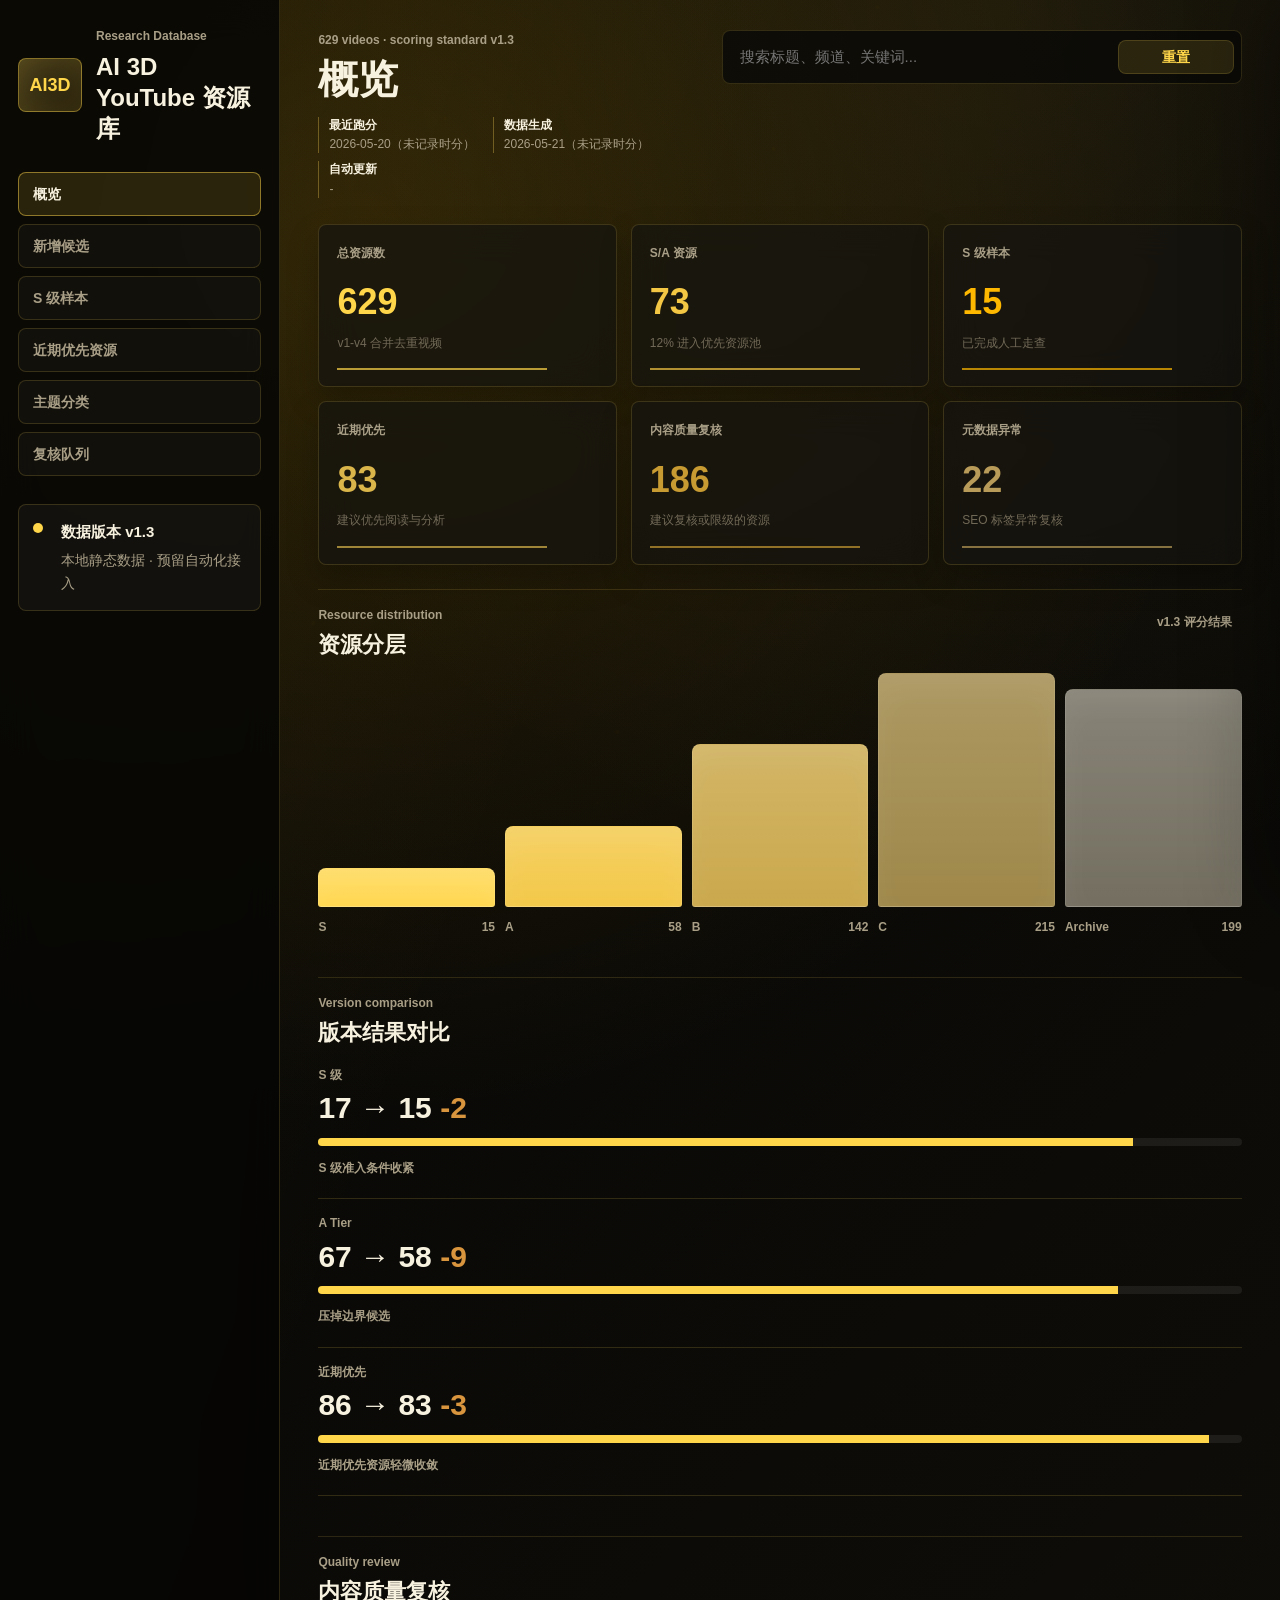
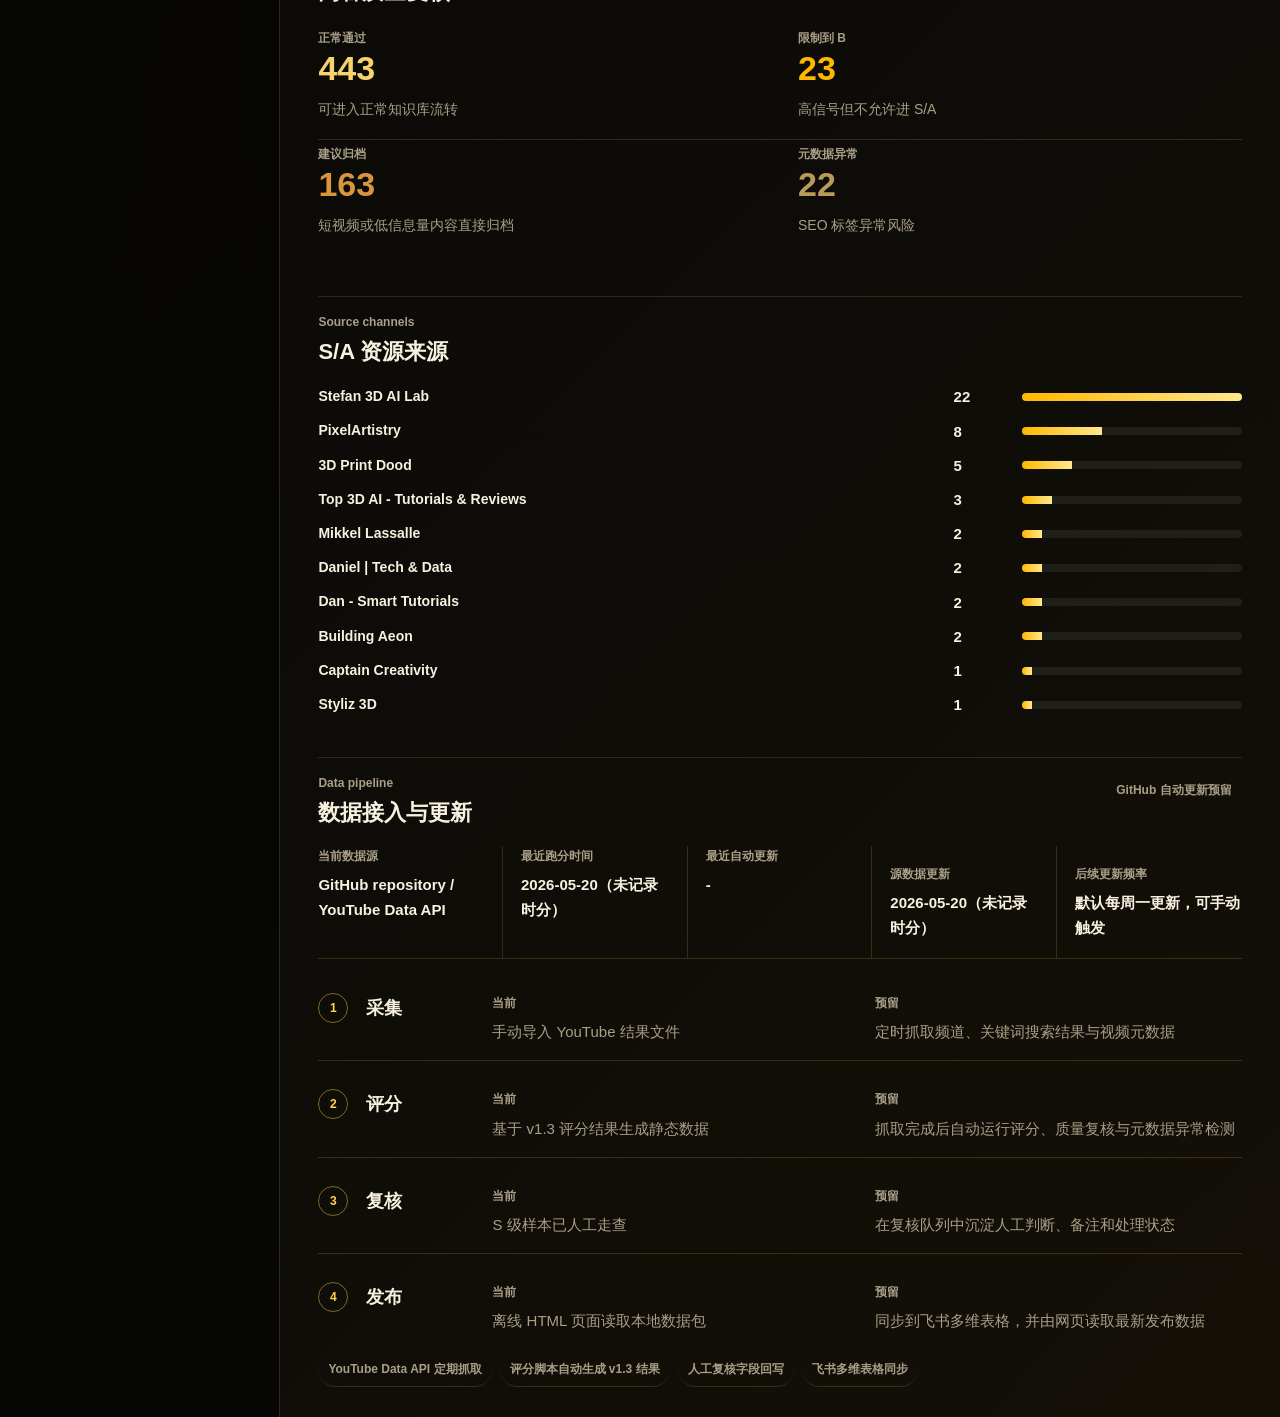
==== docs/index.html @ 5fc19d0b "Add files via upload" ====
<!doctype html>
<html lang="zh-CN">
  <head>
    <meta charset="UTF-8" />
    <meta name="viewport" content="width=device-width, initial-scale=1.0" />
    <meta name="robots" content="noindex, nofollow" />
    <title>AI 3D YouTube Research Database</title>
    <link rel="stylesheet" href="./assets/styles.css" />
  </head>
  <body>
    <canvas id="signalCanvas" aria-hidden="true"></canvas>

    <div class="shell">
      <aside class="sidebar">
        <div class="brand">
          <div class="brand-mark">AI3D</div>
          <div>
            <p class="eyebrow">Research Database</p>
            <h1>AI 3D YouTube 资源库</h1>
          </div>
        </div>

        <nav class="nav" aria-label="Dashboard sections">
          <button class="nav-item active" data-view="overview">概览</button>
          <button class="nav-item" data-view="new">新增候选</button>
          <button class="nav-item" data-view="tier-s">S 级样本</button>
          <button class="nav-item" data-view="current">近期优先资源</button>
          <button class="nav-item" data-view="map">主题分类</button>
          <button class="nav-item" data-view="review">复核队列</button>
        </nav>

        <div class="signal-panel">
          <span class="pulse"></span>
          <div>
            <strong>数据版本 v1.3</strong>
            <p>本地静态数据 · 预留自动化接入</p>
          </div>
        </div>
      </aside>

      <main class="main">
        <header class="topbar">
          <div>
            <p class="eyebrow" id="datasetMeta">Loading dataset</p>
            <h2 id="viewTitle">概览</h2>
            <div class="run-meta" id="runMeta" aria-label="数据更新时间"></div>
          </div>
          <div class="search-wrap">
            <input id="searchInput" type="search" placeholder="搜索标题、频道、关键词..." />
            <button id="resetFilters" title="重置筛选">重置</button>
          </div>
        </header>

        <section class="view active" id="overview">
          <div class="kpi-grid" id="kpiGrid"></div>

          <div class="dashboard-grid">
            <article class="panel panel-wide">
              <div class="panel-head">
                <div>
                  <p class="eyebrow">Resource distribution</p>
                  <h3>资源分层</h3>
                </div>
                <span class="chip">v1.3 评分结果</span>
              </div>
              <div class="tier-stage" id="tierStage"></div>
            </article>

            <article class="panel">
              <div class="panel-head">
                <div>
                  <p class="eyebrow">Version comparison</p>
                  <h3>版本结果对比</h3>
                </div>
              </div>
              <div class="delta-stack" id="deltaStack"></div>
            </article>

            <article class="panel">
              <div class="panel-head">
                <div>
                  <p class="eyebrow">Quality review</p>
                  <h3>内容质量复核</h3>
                </div>
              </div>
              <div class="risk-grid" id="riskGrid"></div>
            </article>

            <article class="panel panel-wide">
              <div class="panel-head">
                <div>
                  <p class="eyebrow">Source channels</p>
                  <h3>S/A 资源来源</h3>
                </div>
              </div>
              <div class="channel-board" id="channelBoard"></div>
            </article>

            <article class="panel panel-wide">
              <div class="panel-head">
                <div>
                  <p class="eyebrow">Data pipeline</p>
                  <h3>数据接入与更新</h3>
                </div>
                <span class="chip" id="pipelineMode">Static</span>
              </div>
              <div class="pipeline-board" id="pipelineBoard"></div>
            </article>

            <article class="panel search-results-panel" id="overviewSearchPanel">
              <div class="panel-head">
                <div>
                  <p class="eyebrow">Search results</p>
                  <h3>检索结果</h3>
                </div>
                <span class="chip" id="overviewSearchCount">0</span>
              </div>
              <div class="card-grid compact-grid" id="overviewSearchGrid"></div>
            </article>
          </div>
        </section>

        <section class="view" id="tier-s">
          <div class="section-intro">
            <div>
              <p class="eyebrow">Validated S-tier samples</p>
              <h3>S 级人工走查样本</h3>
            </div>
            <div class="filter-row" id="sFilters"></div>
          </div>
          <div class="card-grid spotlight-grid" id="sGrid"></div>
        </section>

        <section class="view" id="new">
          <div class="section-intro">
            <div>
              <p class="eyebrow">New candidates</p>
              <h3>自动更新新增候选</h3>
            </div>
            <div class="filter-row" id="newFilters"></div>
          </div>
          <div class="review-matrix" id="newMatrix"></div>
          <div class="card-grid compact-grid" id="newGrid"></div>
        </section>

        <section class="view" id="current">
          <div class="section-intro">
            <div>
              <p class="eyebrow">Priority resources</p>
              <h3>近期优先资源</h3>
            </div>
            <div class="filter-row" id="currentFilters"></div>
          </div>
          <div class="radar-layout">
            <div class="intel-lanes" id="intelLanes"></div>
            <div class="card-grid compact-grid" id="currentGrid"></div>
          </div>
        </section>

        <section class="view" id="map">
          <div class="section-intro">
            <div>
              <p class="eyebrow">Topic taxonomy</p>
              <h3>主题分类</h3>
            </div>
            <span class="chip">点击分类筛选视频</span>
          </div>
          <div class="map-layout">
            <div class="knowledge-map" id="knowledgeMap"></div>
            <div class="card-grid compact-grid" id="mapGrid"></div>
          </div>
        </section>

        <section class="view" id="review">
          <div class="section-intro">
            <div>
              <p class="eyebrow">Review queue</p>
              <h3>内容质量与元数据复核</h3>
            </div>
            <div class="filter-row" id="reviewFilters"></div>
          </div>
          <div class="review-matrix" id="reviewMatrix"></div>
          <div class="card-grid compact-grid" id="reviewGrid"></div>
        </section>
      </main>
    </div>

    <aside class="drawer" id="detailDrawer" aria-hidden="true">
      <button class="drawer-close" id="drawerClose" title="关闭">×</button>
      <div id="drawerContent"></div>
    </aside>

    <script src="./data/dashboard-data.js"></script>
    <script src="./data/automation-config.js"></script>
    <script src="./assets/app.js"></script>
  </body>
</html>
---- docs/assets/styles.css ----
:root {
  color-scheme: dark;
  --bg: #080807;
  --bg-2: #11100d;
  --panel: rgba(21, 20, 16, 0.88);
  --panel-solid: #17150f;
  --line: rgba(255, 214, 91, 0.16);
  --line-strong: rgba(255, 214, 91, 0.32);
  --text: #f7f1df;
  --muted: #a99f87;
  --dim: #726a58;
  --cyan: #ffd64a;
  --amber: #ffb800;
  --red: #d9953d;
  --green: #f6d36b;
  --steel: #c9b27a;
  --violet: #b89b58;
  --shadow: 0 18px 42px rgba(0, 0, 0, 0.34);
  --radius: 8px;
  --font: -apple-system, BlinkMacSystemFont, "SF Pro Display", "SF Pro Text", "PingFang SC", "Hiragino Sans GB", "Helvetica Neue", Arial, sans-serif;
  --type-display: 40px;
  --type-h1: 24px;
  --type-h2: 22px;
  --type-h3: 18px;
  --type-body: 15px;
  --type-body-sm: 14px;
  --type-caption: 12px;
  --type-label: 12px;
  --type-button: 14px;
  --leading-tight: 1.16;
  --leading-heading: 1.28;
  --leading-body: 1.68;
  --leading-caption: 1.45;
}


* {
  box-sizing: border-box;
}

html,
body {
  min-height: 100%;
}

body {
  margin: 0;
  overflow-x: hidden;
  background:
    radial-gradient(circle at 28% 8%, rgba(255, 184, 0, 0.14), transparent 30%),
    radial-gradient(circle at 78% 0%, rgba(255, 214, 74, 0.08), transparent 28%),
    linear-gradient(110deg, rgba(255, 214, 74, 0.055), transparent 34%),
    linear-gradient(135deg, #050504 0%, #0c0b08 52%, #141008 100%);
  color: var(--text);
  font-family: var(--font);
  font-size: var(--type-body);
  line-height: var(--leading-body);
  text-align: left;
  -moz-osx-font-smoothing: grayscale;
  -webkit-font-smoothing: antialiased;
  text-rendering: optimizeLegibility;
}


button,
input {
  font: inherit;
}

button {
  color: inherit;
  line-height: var(--leading-tight);
}

#signalCanvas {
  inset: 0;
  opacity: 0.1;
  pointer-events: none;
  position: fixed;
  z-index: 0;
}

.shell {
  display: grid;
  grid-template-columns: 280px minmax(0, 1fr);
  min-height: 100vh;
  position: relative;
  z-index: 1;
}

.sidebar {
  align-content: start;
  backdrop-filter: blur(18px);
  background: rgba(5, 5, 4, 0.82);
  border-right: 1px solid var(--line);
  display: grid;
  gap: 28px;
  min-height: 100vh;
  padding: 26px 18px;
  position: sticky;
  top: 0;
}

.brand {
  align-items: center;
  display: grid;
  gap: 14px;
  grid-template-columns: 64px 1fr;
}

.brand-mark {
  align-items: center;
  background:
    linear-gradient(135deg, rgba(255, 214, 74, 0.22), rgba(255, 184, 0, 0.08)),
    #11100b;
  border: 1px solid rgba(255, 214, 74, 0.42);
  border-radius: var(--radius);
  box-shadow: inset 0 0 28px rgba(255, 214, 74, 0.11);
  color: var(--cyan);
  display: grid;
  font-size: var(--type-h3);
  font-weight: 850;
  height: 54px;
  justify-content: center;
  letter-spacing: 0;
}

.eyebrow {
  color: var(--muted);
  font-size: var(--type-caption);
  font-weight: 760;
  letter-spacing: 0;
  margin: 0 0 6px;
  text-transform: none;
}

h1,
h2,
h3,
p {
  margin-top: 0;
}

h1 {
  font-size: var(--type-h1);
  font-weight: 780;
  line-height: var(--leading-heading);
  margin-bottom: 0;
}

h2 {
  font-size: var(--type-display);
  font-weight: 820;
  line-height: var(--leading-tight);
  margin: 0;
}

h3 {
  font-size: var(--type-h2);
  font-weight: 760;
  line-height: var(--leading-heading);
  margin-bottom: 0;
}

.nav {
  display: grid;
  gap: 8px;
}

.nav-item,
.search-wrap button,
.pill,
.drawer-close {
  border: 1px solid var(--line);
  border-radius: var(--radius);
  cursor: pointer;
}

.nav-item {
  background: rgba(255, 255, 255, 0.03);
  color: var(--muted);
  font-size: var(--type-button);
  font-weight: 720;
  min-height: 44px;
  padding: 0 14px;
  text-align: left;
  transition: 160ms ease;
}

.nav-item:hover,
.nav-item.active {
  background: rgba(255, 214, 74, 0.13);
  border-color: rgba(255, 214, 74, 0.48);
  color: var(--text);
}

.signal-panel {
  align-items: start;
  background: rgba(255, 255, 255, 0.04);
  border: 1px solid var(--line);
  border-radius: var(--radius);
  display: grid;
  gap: 12px;
  grid-template-columns: 16px 1fr;
  margin-top: auto;
  padding: 14px;
}

.signal-panel p {
  color: var(--muted);
  font-size: var(--type-body-sm);
  line-height: var(--leading-body);
  margin: 4px 0 0;
}

.pulse {
  background: var(--cyan);
  border-radius: 50%;
  height: 10px;
  margin-top: 4px;
  width: 10px;
}

.main {
  min-width: 0;
  padding: 30px clamp(28px, 3vw, 52px);
}

.topbar {
  align-items: flex-start;
  display: grid;
  gap: 24px;
  grid-template-columns: minmax(0, 1fr) minmax(340px, 520px);
  margin-bottom: 26px;
  position: relative;
  z-index: 2;
}

.search-wrap {
  align-items: center;
  background: rgba(8, 8, 7, 0.78);
  border: 1px solid var(--line);
  border-radius: var(--radius);
  display: grid;
  gap: 8px;
  grid-template-columns: minmax(240px, 380px) auto;
  padding: 7px;
  position: relative;
  z-index: 3;
}

.run-meta {
  display: flex;
  flex-wrap: wrap;
  gap: 8px 18px;
  margin-top: 14px;
  max-width: 780px;
}

.run-meta span {
  border-left: 1px solid var(--line-strong);
  color: var(--muted);
  font-size: var(--type-caption);
  line-height: var(--leading-caption);
  padding-left: 10px;
}

.run-meta b {
  color: var(--text);
  display: block;
  font-size: var(--type-label);
  font-weight: 760;
  margin-bottom: 2px;
}

.search-wrap input {
  background: transparent;
  border: 0;
  color: var(--text);
  font-size: var(--type-body);
  line-height: var(--leading-body);
  min-height: 38px;
  outline: 0;
  padding: 0 10px;
}

.search-wrap button {
  background: rgba(255, 214, 74, 0.13);
  color: var(--cyan);
  font-size: var(--type-button);
  font-weight: 760;
  height: 34px;
  padding: 0 13px;
}

.view {
  display: none;
}

.view.active {
  display: block;
}

.kpi-grid {
  display: grid;
  gap: 14px;
  grid-template-columns: repeat(3, minmax(0, 1fr));
  margin-bottom: 40px;
}

.video-card,
.map-node,
.lane {
  backdrop-filter: blur(18px);
  background: var(--panel);
  border: 1px solid var(--line);
  border-radius: var(--radius);
  box-shadow: var(--shadow);
}

.kpi {
  backdrop-filter: blur(18px);
  background: rgba(21, 20, 16, 0.72);
  border: 1px solid var(--line);
  border-radius: var(--radius);
  box-shadow: 0 14px 32px rgba(0, 0, 0, 0.22);
  min-height: 142px;
  overflow: hidden;
  padding: 18px;
  position: relative;
}

.kpi:last-child {
  border-right: 1px solid var(--line);
}

.kpi::after {
  background: currentColor;
  bottom: 16px;
  content: "";
  height: 2px;
  left: 18px;
  opacity: 0.7;
  position: absolute;
  width: min(210px, calc(100% - 36px));
}

.kpi small {
  color: var(--muted);
  display: block;
  font-size: var(--type-label);
  font-weight: 720;
  margin-bottom: 18px;
}

.kpi strong {
  display: block;
  font-size: 36px;
  line-height: var(--leading-tight);
}

.kpi span {
  color: var(--dim);
  display: block;
  font-size: var(--type-caption);
  line-height: var(--leading-caption);
  margin-top: 12px;
  padding-bottom: 16px;
}

.dashboard-grid {
  display: grid;
  column-gap: 56px;
  row-gap: 56px;
  grid-template-columns: minmax(620px, 1.28fr) minmax(360px, 0.72fr);
}

.panel {
  min-height: 0;
  padding: 0;
  position: relative;
}

.panel::before {
  background: var(--line);
  content: "";
  height: 1px;
  left: 0;
  opacity: 0.85;
  position: absolute;
  right: 0;
  top: -16px;
}

.panel-wide {
  grid-column: span 1;
}

.panel-head,
.section-intro {
  align-items: start;
  display: flex;
  gap: 16px;
  justify-content: space-between;
  margin-bottom: 18px;
}

.panel-head > div,
.section-intro > div,
.topbar > div:first-child {
  max-width: 720px;
}

.chip {
  background: transparent;
  border: 0;
  border-radius: 999px;
  color: var(--muted);
  flex: none;
  font-size: var(--type-label);
  font-weight: 720;
  padding: 7px 10px;
}

.tier-stage {
  align-items: end;
  display: grid;
  gap: 10px;
  grid-template-columns: repeat(5, 1fr);
  min-height: 260px;
}

.tier-bar {
  align-content: end;
  display: grid;
  gap: 10px;
  height: 238px;
}

.tier-column {
  background:
    linear-gradient(180deg, rgba(255, 255, 255, 0.17), rgba(255, 255, 255, 0.03)),
    var(--tone);
  border: 1px solid rgba(255, 255, 255, 0.12);
  border-radius: var(--radius) var(--radius) 3px 3px;
  box-shadow: inset 0 16px 30px rgba(255, 255, 255, 0.06);
  min-height: 12px;
  transition: 180ms ease;
}

.tier-bar:hover .tier-column {
  filter: brightness(1.18);
  transform: translateY(-4px);
}

.tier-label {
  color: var(--muted);
  display: flex;
  font-size: var(--type-label);
  font-weight: 720;
  justify-content: space-between;
}

.delta-stack {
  display: grid;
  gap: 0;
}

.delta-row {
  border-bottom: 1px solid var(--line);
  padding: 14px 0;
}

.delta-row:first-child {
  padding-top: 0;
}

.delta-row strong {
  display: block;
  font-size: 30px;
  line-height: var(--leading-tight);
}

.delta-track {
  background: rgba(255, 255, 255, 0.07);
  border-radius: 999px;
  height: 8px;
  margin-top: 12px;
  overflow: hidden;
}

.delta-fill {
  background: var(--cyan);
  height: 100%;
}

.risk-grid {
  display: grid;
  gap: 0;
  grid-template-columns: 1fr 1fr;
}

.risk-card {
  border-bottom: 1px solid var(--line);
  min-height: 116px;
  padding: 0 18px 18px 0;
}

.risk-card:nth-child(2n) {
  padding-left: 18px;
  padding-right: 0;
}

.risk-card:nth-child(-n + 2) {
  padding-top: 0;
}

.risk-card:nth-last-child(-n + 2) {
  border-bottom: 0;
  padding-bottom: 0;
}

.risk-card strong {
  display: block;
  font-size: 34px;
  line-height: var(--leading-tight);
}

.risk-card span {
  color: var(--muted);
  display: block;
  font-size: var(--type-body-sm);
  line-height: var(--leading-body);
  margin-top: 9px;
}

.pipeline-board {
  display: grid;
  gap: 18px;
}

.pipeline-summary {
  display: grid;
  border-bottom: 1px solid var(--line);
  gap: 0;
  grid-template-columns: repeat(auto-fit, minmax(180px, 1fr));
}

.pipeline-summary div,
.pipeline-step {
  background: transparent;
  border: 0;
  border-radius: 0;
  padding: 0;
}

.pipeline-summary div {
  border-right: 1px solid var(--line);
  padding: 0 18px 18px 0;
}

.pipeline-summary div + div {
  padding-left: 18px;
}

.pipeline-summary div:last-child {
  border-right: 0;
  padding-right: 0;
}

.pipeline-summary div:nth-child(n + 4) {
  padding-top: 18px;
}

.pipeline-summary span,
.pipeline-step span {
  color: var(--muted);
  display: block;
  font-size: var(--type-label);
  font-weight: 720;
  margin-bottom: 6px;
}

.pipeline-summary strong {
  display: block;
  font-size: var(--type-body);
  line-height: var(--leading-body);
  overflow-wrap: anywhere;
}

.pipeline-steps {
  display: grid;
  gap: 12px;
  grid-template-columns: 1fr;
}

.pipeline-step {
  align-items: start;
  display: grid;
  border-bottom: 1px solid var(--line);
  gap: 16px;
  grid-template-columns: 32px 110px minmax(0, 1fr) minmax(0, 1fr);
  padding: 16px 0;
}

.pipeline-step:last-child {
  border-bottom: 0;
  padding-bottom: 0;
}

.step-index {
  align-items: center;
  background: transparent;
  border: 1px solid rgba(255, 214, 74, 0.46);
  border-radius: 50%;
  color: var(--cyan);
  display: grid;
  font-size: var(--type-label);
  font-weight: 820;
  height: 30px;
  justify-content: center;
  width: 30px;
}

.pipeline-step strong {
  display: block;
  font-size: var(--type-h3);
  line-height: var(--leading-heading);
  margin-top: 4px;
}

.pipeline-step p {
  color: var(--muted);
  font-size: var(--type-body);
  line-height: var(--leading-body);
  margin-bottom: 0;
}

.pipeline-step p:last-child {
  margin-bottom: 0;
}

.search-results-panel {
  display: none;
  grid-column: 1 / -1;
}

.search-results-panel.visible {
  display: block;
}

.integration-list {
  display: flex;
  flex-wrap: wrap;
  gap: 8px;
}

.integration-list span {
  background: transparent;
  border: 0;
  border-bottom: 1px solid var(--line);
  border-radius: 999px;
  color: var(--muted);
  font-size: var(--type-label);
  font-weight: 720;
  padding: 7px 10px;
}

.channel-board {
  display: grid;
  gap: 9px;
}

.channel-row {
  align-items: center;
  display: grid;
  gap: 10px;
  grid-template-columns: minmax(120px, 1fr) 58px minmax(100px, 220px);
}

.channel-name {
  color: var(--text);
  font-size: var(--type-body-sm);
  font-weight: 680;
  overflow: hidden;
  text-overflow: ellipsis;
  white-space: nowrap;
}

.channel-bar {
  background: rgba(255, 255, 255, 0.07);
  border-radius: 999px;
  height: 8px;
  overflow: hidden;
}

.channel-bar span {
  background: linear-gradient(90deg, var(--amber), #ffe88c);
  display: block;
  height: 100%;
}

.section-intro {
  align-items: flex-start;
  margin-bottom: 18px;
}

.filter-row {
  display: flex;
  flex-wrap: wrap;
  gap: 8px;
  justify-content: flex-start;
  max-width: 520px;
}

.pill {
  background: rgba(255, 255, 255, 0.035);
  border-color: rgba(255, 214, 91, 0.2);
  color: var(--muted);
  font-size: var(--type-button);
  font-weight: 720;
  min-height: 34px;
  padding: 0 12px;
}

.pill.active {
  background: rgba(255, 214, 74, 0.13);
  border-color: rgba(255, 214, 74, 0.45);
  color: var(--text);
}

.card-grid {
  display: grid;
  gap: 24px;
}

.spotlight-grid {
  grid-template-columns: repeat(auto-fit, minmax(340px, 1fr));
}

.compact-grid {
  grid-template-columns: repeat(auto-fit, minmax(320px, 1fr));
}

.video-card {
  cursor: pointer;
  display: grid;
  grid-template-rows: auto 1fr;
  min-height: 380px;
  overflow: hidden;
  transition: 170ms ease;
}

.video-card:hover {
  border-color: rgba(255, 214, 74, 0.48);
  transform: translateY(-3px);
}

.thumb {
  aspect-ratio: 16 / 9;
  background:
    linear-gradient(135deg, rgba(255, 214, 74, 0.16), rgba(255, 184, 0, 0.11)),
    #14120c;
  overflow: hidden;
  position: relative;
}

.thumb img {
  display: block;
  height: 100%;
  object-fit: cover;
  opacity: 0.84;
  width: 100%;
}

.thumb::after {
  background: linear-gradient(180deg, transparent 46%, rgba(8, 14, 16, 0.9));
  content: "";
  inset: 0;
  position: absolute;
}

.score-badge {
  background: rgba(4, 9, 10, 0.8);
  border: 1px solid rgba(255, 255, 255, 0.18);
  border-radius: var(--radius);
  color: var(--cyan);
  font-size: var(--type-h2);
  font-weight: 850;
  left: 12px;
  padding: 7px 9px;
  position: absolute;
  top: 12px;
  z-index: 2;
}

.tier-badge {
  background: var(--tier);
  border-radius: var(--radius);
  color: #081012;
  font-size: var(--type-label);
  font-weight: 820;
  padding: 6px 8px;
  position: absolute;
  right: 12px;
  top: 12px;
  z-index: 2;
}

.card-body {
  display: grid;
  gap: 12px;
  justify-items: start;
  padding: 15px;
}

.video-title {
  font-size: var(--type-h3);
  font-weight: 740;
  line-height: var(--leading-heading);
  margin: 0;
}

.meta-line {
  color: var(--muted);
  display: flex;
  flex-wrap: wrap;
  font-size: var(--type-caption);
  line-height: var(--leading-caption);
  gap: 7px;
}

.tag-line {
  display: flex;
  flex-wrap: wrap;
  gap: 7px;
}

.mini-tag {
  background: rgba(255, 255, 255, 0.055);
  border: 1px solid var(--line);
  border-radius: 999px;
  color: var(--muted);
  font-size: var(--type-label);
  font-weight: 720;
  padding: 5px 7px;
}

.new-candidate-tag {
  background: rgba(255, 214, 74, 0.16);
  border-color: rgba(255, 214, 74, 0.4);
  color: var(--text);
}

.score-bars {
  display: grid;
  gap: 7px;
}

.score-bar {
  display: grid;
  gap: 7px;
  grid-template-columns: 86px 1fr 34px;
  align-items: center;
}

.score-bar span {
  color: var(--muted);
  font-size: var(--type-label);
  font-weight: 720;
}

.bar-shell {
  background: rgba(255, 255, 255, 0.075);
  border-radius: 999px;
  height: 6px;
  overflow: hidden;
}

.bar-fill {
  background: var(--fill);
  height: 100%;
}

.radar-layout,
.map-layout {
  display: grid;
  gap: 14px;
  grid-template-columns: 340px minmax(0, 1fr);
}

.intel-lanes {
  display: grid;
  gap: 12px;
  align-content: start;
}

.lane {
  cursor: pointer;
  min-height: 116px;
  padding: 16px;
}

.lane.active {
  border-color: rgba(255, 214, 74, 0.5);
  box-shadow: 0 0 0 1px rgba(255, 214, 74, 0.28), var(--shadow);
}

.lane strong {
  display: block;
  font-size: 30px;
  line-height: var(--leading-tight);
}

.lane p {
  color: var(--muted);
  font-size: var(--type-body-sm);
  line-height: var(--leading-body);
  margin-bottom: 0;
}

.knowledge-map {
  align-content: start;
  display: grid;
  gap: 12px;
}

.map-node {
  cursor: pointer;
  padding: 16px;
  position: relative;
  overflow: hidden;
}

.map-node.active {
  border-color: rgba(255, 214, 74, 0.5);
}

.map-node::before {
  background: var(--node);
  content: "";
  inset: 0 auto 0 0;
  opacity: 0.88;
  position: absolute;
  width: 5px;
}

.map-node strong {
  display: block;
  font-size: 26px;
  line-height: var(--leading-tight);
}

.map-node p {
  color: var(--muted);
  font-size: var(--type-body-sm);
  line-height: var(--leading-body);
  margin: 7px 0 0;
}

.review-matrix {
  display: grid;
  gap: 14px;
  grid-template-columns: repeat(auto-fit, minmax(240px, 1fr));
  margin-bottom: 24px;
}

.review-tile {
  background: rgba(21, 20, 16, 0.62);
  border: 1px solid rgba(255, 214, 91, 0.14);
  border-radius: var(--radius);
  box-shadow: 0 12px 28px rgba(0, 0, 0, 0.18);
  min-height: 136px;
  padding: 18px;
}

.review-tile strong {
  display: block;
  font-size: 34px;
  line-height: var(--leading-tight);
}

.review-tile p {
  color: var(--muted);
  font-size: var(--type-body-sm);
  line-height: var(--leading-body);
  margin-bottom: 0;
}

.drawer {
  background: rgba(8, 15, 17, 0.94);
  border-left: 1px solid var(--line-strong);
  box-shadow: -34px 0 80px rgba(0, 0, 0, 0.45);
  height: 100vh;
  max-width: min(560px, 94vw);
  overflow-y: auto;
  padding: 22px;
  position: fixed;
  right: 0;
  top: 0;
  transform: translateX(105%);
  transition: 220ms ease;
  width: 560px;
  z-index: 4;
}

.drawer.open {
  transform: translateX(0);
}

.drawer-close {
  background: rgba(255, 255, 255, 0.06);
  color: var(--text);
  font-size: 30px;
  line-height: var(--leading-tight);
  height: 42px;
  line-height: 1;
  position: sticky;
  top: 0;
  width: 42px;
  z-index: 5;
}

.drawer-hero {
  border-radius: var(--radius);
  margin: 12px 0 18px;
  overflow: hidden;
}

.drawer-hero img {
  display: block;
  width: 100%;
}

.drawer h3 {
  font-size: 28px;
  line-height: var(--leading-heading);
  margin-bottom: 12px;
}

.drawer-section {
  border-top: 1px solid var(--line);
  padding: 16px 0;
}

.drawer-section p {
  color: var(--muted);
  font-size: var(--type-body);
  line-height: var(--leading-body);
  margin-bottom: 0;
}

.metric-pair {
  display: grid;
  gap: 8px;
  grid-template-columns: repeat(3, 1fr);
}

.metric-pair div {
  background: rgba(255, 255, 255, 0.045);
  border: 1px solid var(--line);
  border-radius: var(--radius);
  padding: 12px;
}

.metric-pair strong {
  display: block;
  font-size: 26px;
  line-height: var(--leading-tight);
}

.metric-pair span {
  color: var(--muted);
  font-size: var(--type-label);
  font-weight: 720;
}

.open-link {
  background: var(--cyan);
  border-radius: var(--radius);
  color: #090806;
  display: inline-block;
  font-size: var(--type-button);
  font-weight: 780;
  margin-top: 14px;
  padding: 11px 13px;
  text-decoration: none;
}

@media (max-width: 1420px) {
  .dashboard-grid,
  .radar-layout,
  .map-layout {
    grid-template-columns: 1fr;
  }
}

@media (max-width: 1180px) {
  .shell {
    grid-template-columns: 1fr;
  }

  .sidebar {
    min-height: auto;
    position: relative;
  }

  .nav {
    grid-template-columns: repeat(5, minmax(120px, 1fr));
    overflow-x: auto;
  }

  .signal-panel {
    margin-top: 0;
  }

  .topbar {
    grid-template-columns: 1fr;
  }

  .kpi-grid,
  .spotlight-grid,
  .compact-grid {
    grid-template-columns: repeat(2, minmax(0, 1fr));
  }

  .pipeline-summary {
    grid-template-columns: 1fr;
  }

  .pipeline-summary div,
  .pipeline-summary div + div {
    border-right: 0;
    padding-left: 0;
    padding-top: 14px;
  }
}

@media (max-width: 720px) {
  .main,
  .sidebar {
    padding: 18px;
  }

  .topbar,
  .section-intro,
  .panel-head {
    align-items: stretch;
    flex-direction: column;
  }

  .search-wrap {
    grid-template-columns: 1fr auto;
  }

  .kpi-grid,
  .spotlight-grid,
  .compact-grid,
  .review-matrix,
  .pipeline-steps {
    grid-template-columns: 1fr;
  }

  .pipeline-step {
    grid-template-columns: 32px 1fr;
  }

  .pipeline-step > div:not(.step-index),
  .pipeline-step > strong {
    grid-column: 2;
  }

  .tier-stage {
    grid-template-columns: 1fr;
  }

  .tier-bar {
    height: auto;
    grid-template-columns: 72px 1fr;
    align-items: center;
  }

  .tier-column {
    height: 18px !important;
  }
}
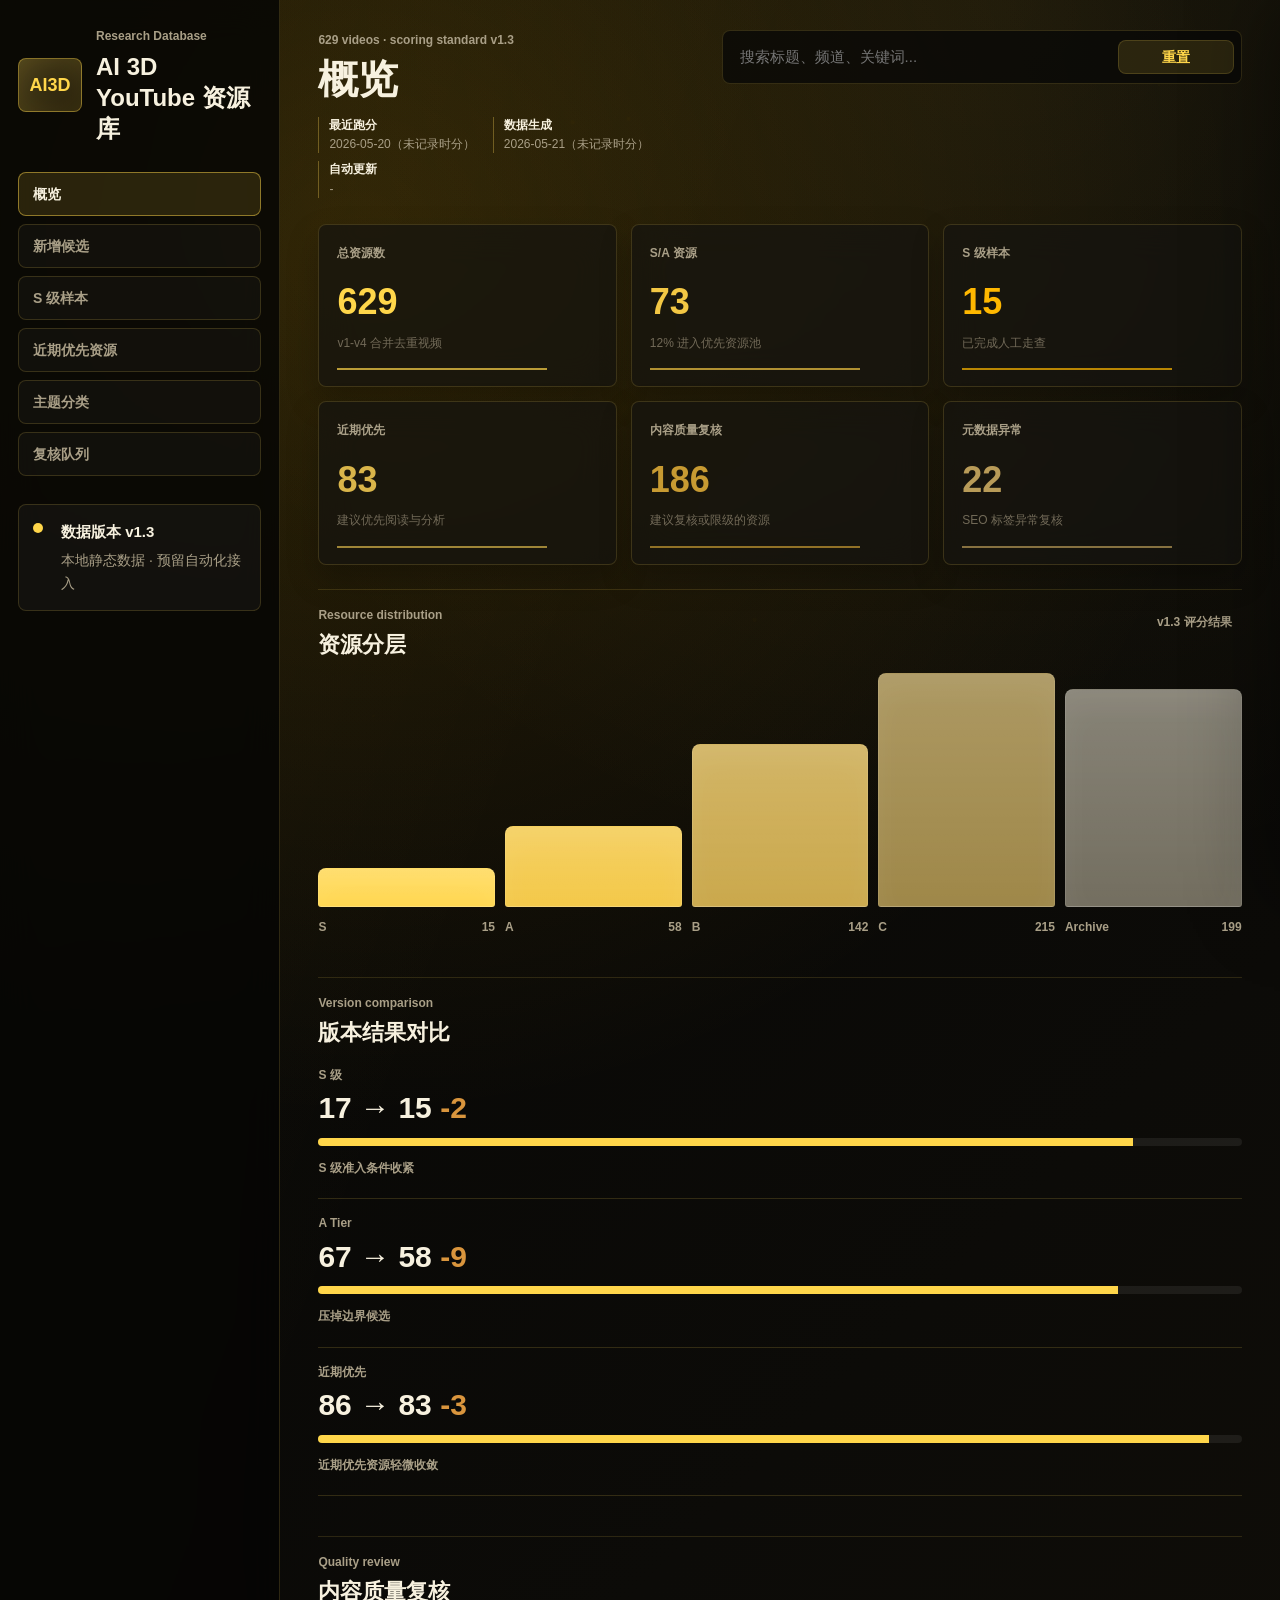
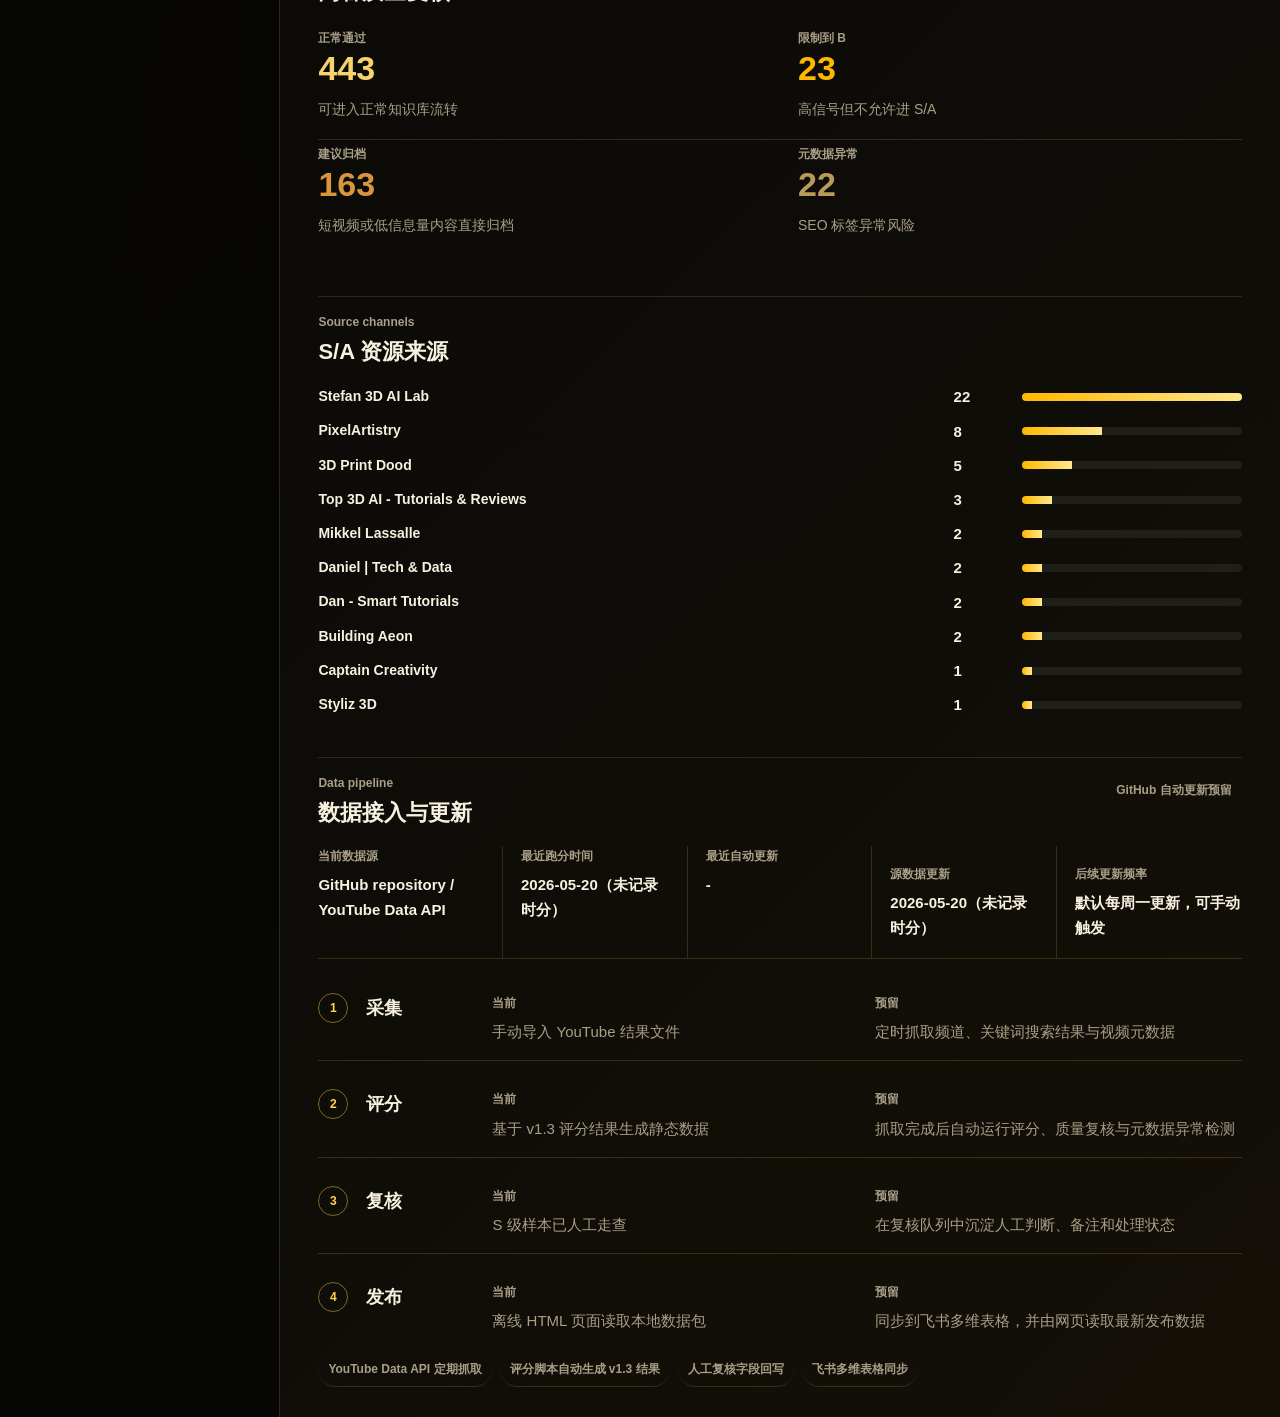
==== commit 63fdf918: "Add files via upload" ====
--- a/docs/index.html
+++ b/docs/index.html
@@ -140,6 +140,21 @@
             <div class="filter-row" id="newFilters"></div>
           </div>
           <div class="review-matrix" id="newMatrix"></div>
+          <div class="workload-strip" id="newWorkload"></div>
+          <div class="review-export">
+            <div>
+              <p class="eyebrow">Manual review draft</p>
+              <h3>本轮人工标记</h3>
+              <p>点击候选卡片上的按钮后，这里会生成待复核清单和可合并到 manual-review.json 的记录。</p>
+            </div>
+            <div class="review-export-actions">
+              <span id="reviewDraftCount">0 条</span>
+              <button id="exportReviewDecisions" type="button">导出 JSON</button>
+              <button id="clearReviewDecisions" type="button">清空本轮</button>
+            </div>
+          </div>
+          <div class="review-focus-list" id="reviewFocusList"></div>
+          <pre class="review-draft" id="reviewDraft">尚未标记候选。</pre>
           <div class="card-grid compact-grid" id="newGrid"></div>
         </section>
 
--- a/docs/assets/styles.css
+++ b/docs/assets/styles.css
@@ -852,6 +852,67 @@
   color: var(--text);
 }
 
+.decision-tag {
+  background: rgba(246, 211, 107, 0.18);
+  border-color: rgba(246, 211, 107, 0.44);
+  color: var(--text);
+}
+
+.suggestion-line {
+  border-left: 2px solid rgba(255, 214, 74, 0.48);
+  display: grid;
+  gap: 3px;
+  padding-left: 10px;
+}
+
+.suggestion-line b {
+  color: var(--text);
+  font-size: var(--type-body-sm);
+  line-height: var(--leading-caption);
+}
+
+.suggestion-line span {
+  color: var(--muted);
+  display: block;
+  font-size: var(--type-body-sm);
+  line-height: var(--leading-caption);
+}
+
+.quick-actions,
+.drawer-actions,
+.review-export-actions {
+  display: flex;
+  flex-wrap: wrap;
+  gap: 8px;
+}
+
+.quick-actions button,
+.drawer-actions button,
+.review-export-actions button {
+  background: rgba(255, 255, 255, 0.035);
+  border: 1px solid rgba(255, 214, 91, 0.22);
+  border-radius: var(--radius);
+  color: var(--muted);
+  cursor: pointer;
+  font-size: var(--type-label);
+  font-weight: 760;
+  min-height: 30px;
+  padding: 0 10px;
+  transition: 150ms ease;
+}
+
+.quick-actions button:hover,
+.drawer-actions button:hover,
+.review-export-actions button:hover {
+  background: rgba(255, 214, 74, 0.12);
+  border-color: rgba(255, 214, 74, 0.48);
+  color: var(--text);
+}
+
+.drawer-actions {
+  margin-top: 14px;
+}
+
 .score-bars {
   display: grid;
   gap: 7px;
@@ -970,8 +1031,22 @@
   border: 1px solid rgba(255, 214, 91, 0.14);
   border-radius: var(--radius);
   box-shadow: 0 12px 28px rgba(0, 0, 0, 0.18);
+  color: inherit;
   min-height: 136px;
   padding: 18px;
+  text-align: left;
+  width: 100%;
+}
+
+.review-lane-tile {
+  cursor: pointer;
+  transition: 160ms ease;
+}
+
+.review-lane-tile:hover,
+.review-lane-tile.active {
+  background: rgba(255, 214, 74, 0.11);
+  border-color: rgba(255, 214, 74, 0.42);
 }
 
 .review-tile strong {
@@ -985,6 +1060,183 @@
   font-size: var(--type-body-sm);
   line-height: var(--leading-body);
   margin-bottom: 0;
+}
+
+.workload-strip {
+  border-bottom: 1px solid var(--line);
+  border-top: 1px solid var(--line);
+  display: grid;
+  gap: 0;
+  grid-template-columns: repeat(3, 1fr);
+  margin: 0 0 24px;
+}
+
+.workload-strip div {
+  border-right: 1px solid var(--line);
+  min-height: 104px;
+  padding: 16px 18px 16px 0;
+}
+
+.workload-strip div + div {
+  padding-left: 18px;
+}
+
+.workload-strip div:last-child {
+  border-right: 0;
+  padding-right: 0;
+}
+
+.workload-strip strong {
+  display: block;
+  font-size: 30px;
+  line-height: var(--leading-tight);
+}
+
+.workload-strip span {
+  color: var(--muted);
+  display: block;
+  font-size: var(--type-body-sm);
+  line-height: var(--leading-caption);
+}
+
+.review-snippet {
+  background: rgba(255, 255, 255, 0.045);
+  border: 1px solid var(--line);
+  border-radius: var(--radius);
+  color: var(--muted);
+  font-family: ui-monospace, SFMono-Regular, Menlo, Consolas, monospace;
+  font-size: 12px;
+  line-height: 1.55;
+  margin: 14px 0 0;
+  overflow-x: auto;
+  padding: 12px;
+  white-space: pre-wrap;
+}
+
+.review-export {
+  align-items: start;
+  border-bottom: 1px solid var(--line);
+  display: grid;
+  gap: 18px;
+  grid-template-columns: minmax(0, 1fr) auto;
+  margin: 0 0 12px;
+  padding: 0 0 18px;
+}
+
+.review-export h3 {
+  font-size: var(--type-h3);
+}
+
+.review-export p {
+  color: var(--muted);
+  font-size: var(--type-body-sm);
+  line-height: var(--leading-body);
+  margin: 6px 0 0;
+}
+
+.review-export-actions {
+  align-items: center;
+  justify-content: flex-end;
+}
+
+.review-export-actions span {
+  color: var(--muted);
+  font-size: var(--type-body-sm);
+  font-weight: 720;
+  margin-right: 6px;
+}
+
+.review-draft {
+  background: rgba(255, 255, 255, 0.035);
+  border: 1px solid var(--line);
+  border-radius: var(--radius);
+  color: var(--muted);
+  font-family: ui-monospace, SFMono-Regular, Menlo, Consolas, monospace;
+  font-size: 12px;
+  line-height: 1.55;
+  margin: 0 0 24px;
+  max-height: 280px;
+  overflow: auto;
+  padding: 14px;
+  white-space: pre-wrap;
+}
+
+.review-focus-list {
+  display: grid;
+  gap: 10px;
+  margin: 0 0 12px;
+}
+
+.review-empty,
+.review-focus-head,
+.review-focus-item {
+  background: rgba(255, 255, 255, 0.035);
+  border: 1px solid var(--line);
+  border-radius: var(--radius);
+}
+
+.review-empty {
+  display: grid;
+  gap: 4px;
+  padding: 14px;
+}
+
+.review-empty strong {
+  font-size: 28px;
+  line-height: var(--leading-tight);
+}
+
+.review-empty span,
+.review-focus-head span,
+.review-focus-item p,
+.review-focus-item span {
+  color: var(--muted);
+  font-size: var(--type-body-sm);
+  line-height: var(--leading-body);
+}
+
+.review-focus-head {
+  align-items: start;
+  display: flex;
+  gap: 16px;
+  justify-content: space-between;
+  padding: 14px;
+}
+
+.review-focus-head h3 {
+  font-size: var(--type-h3);
+}
+
+.review-focus-item {
+  align-items: start;
+  display: grid;
+  gap: 16px;
+  grid-template-columns: minmax(0, 1fr) auto;
+  padding: 14px;
+}
+
+.review-focus-item strong {
+  display: block;
+  font-size: var(--type-body);
+  line-height: var(--leading-heading);
+}
+
+.review-focus-item p {
+  margin: 5px 0;
+}
+
+.review-focus-item span {
+  display: block;
+}
+
+.review-focus-item a {
+  border: 1px solid rgba(255, 214, 91, 0.28);
+  border-radius: var(--radius);
+  color: var(--cyan);
+  font-size: var(--type-label);
+  font-weight: 760;
+  padding: 6px 10px;
+  text-decoration: none;
 }
 
 .drawer {
@@ -1144,9 +1396,18 @@
 
   .topbar,
   .section-intro,
-  .panel-head {
+  .panel-head,
+  .review-export {
     align-items: stretch;
     flex-direction: column;
+  }
+
+  .review-export {
+    grid-template-columns: 1fr;
+  }
+
+  .review-export-actions {
+    justify-content: flex-start;
   }
 
   .search-wrap {
@@ -1157,8 +1418,20 @@
   .spotlight-grid,
   .compact-grid,
   .review-matrix,
+  .workload-strip,
   .pipeline-steps {
     grid-template-columns: 1fr;
+  }
+
+  .workload-strip div,
+  .workload-strip div + div {
+    border-right: 0;
+    border-bottom: 1px solid var(--line);
+    padding-left: 0;
+  }
+
+  .workload-strip div:last-child {
+    border-bottom: 0;
   }
 
   .pipeline-step {
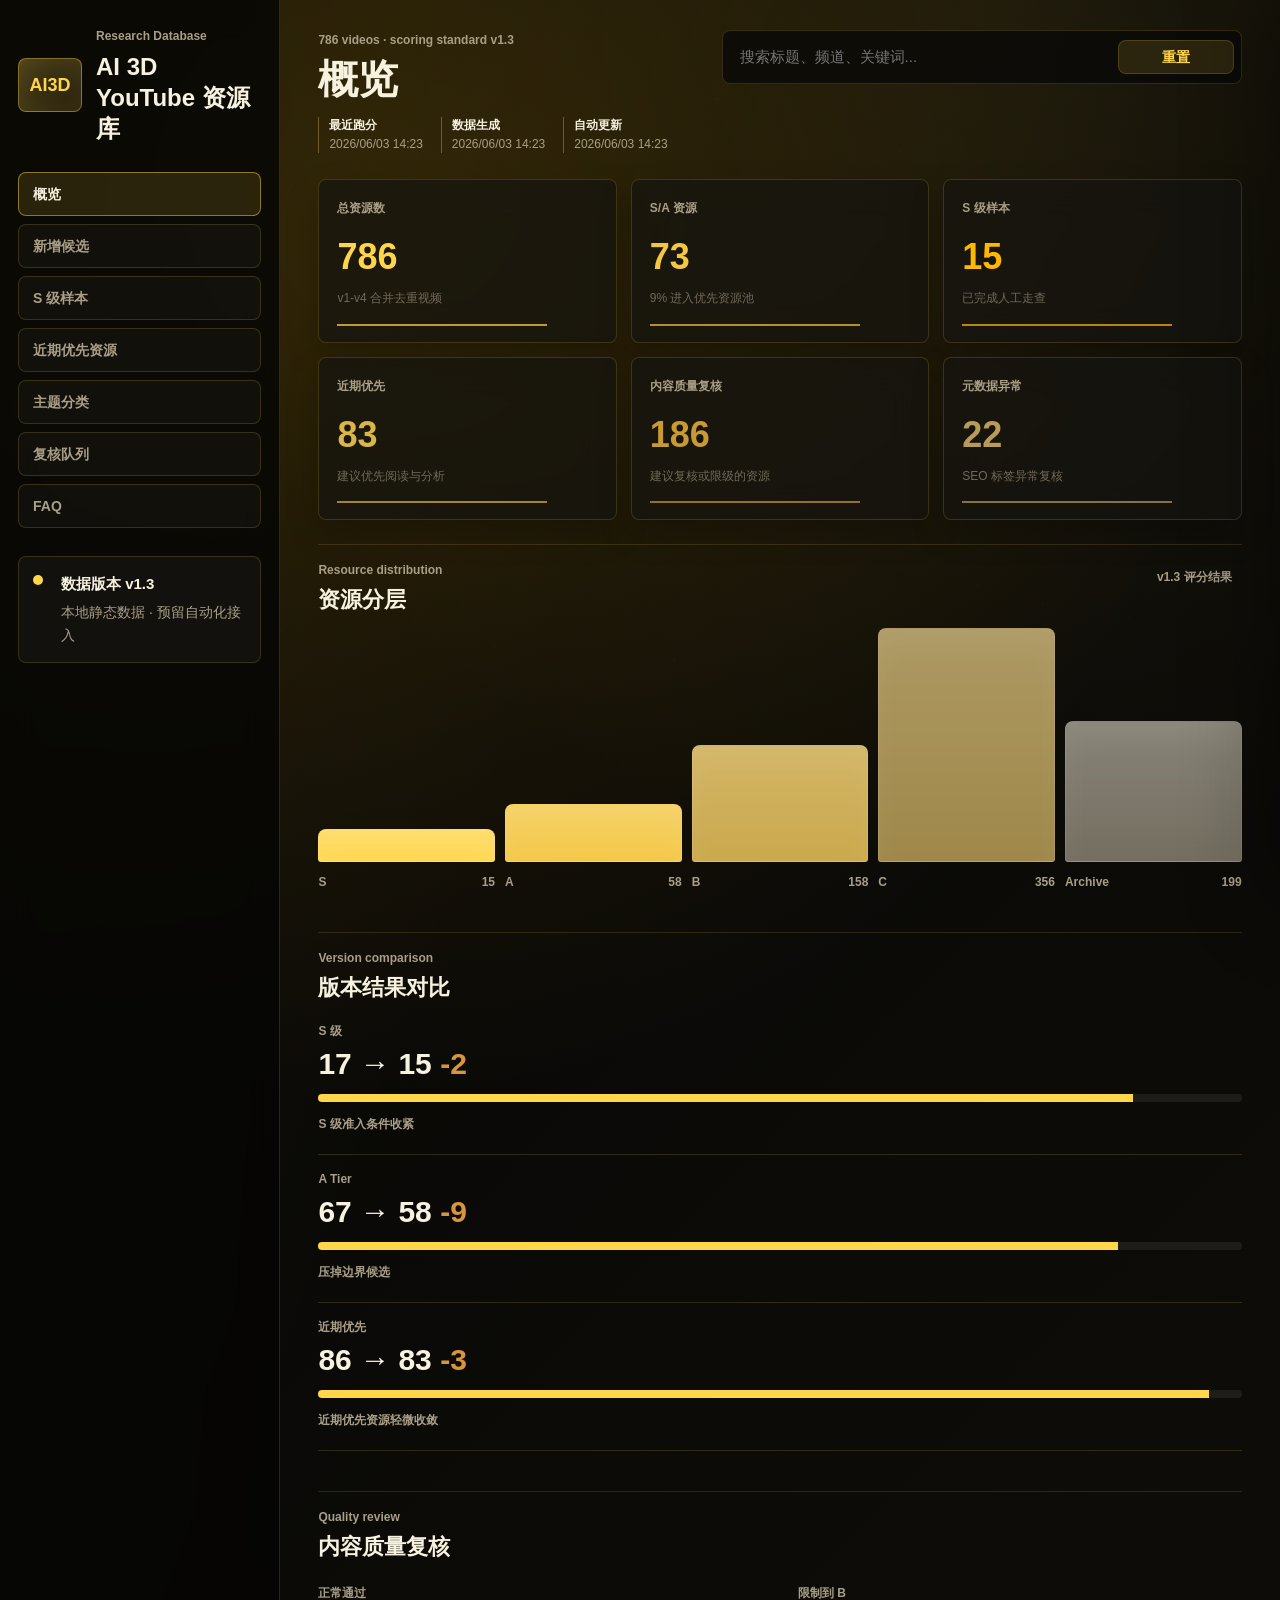
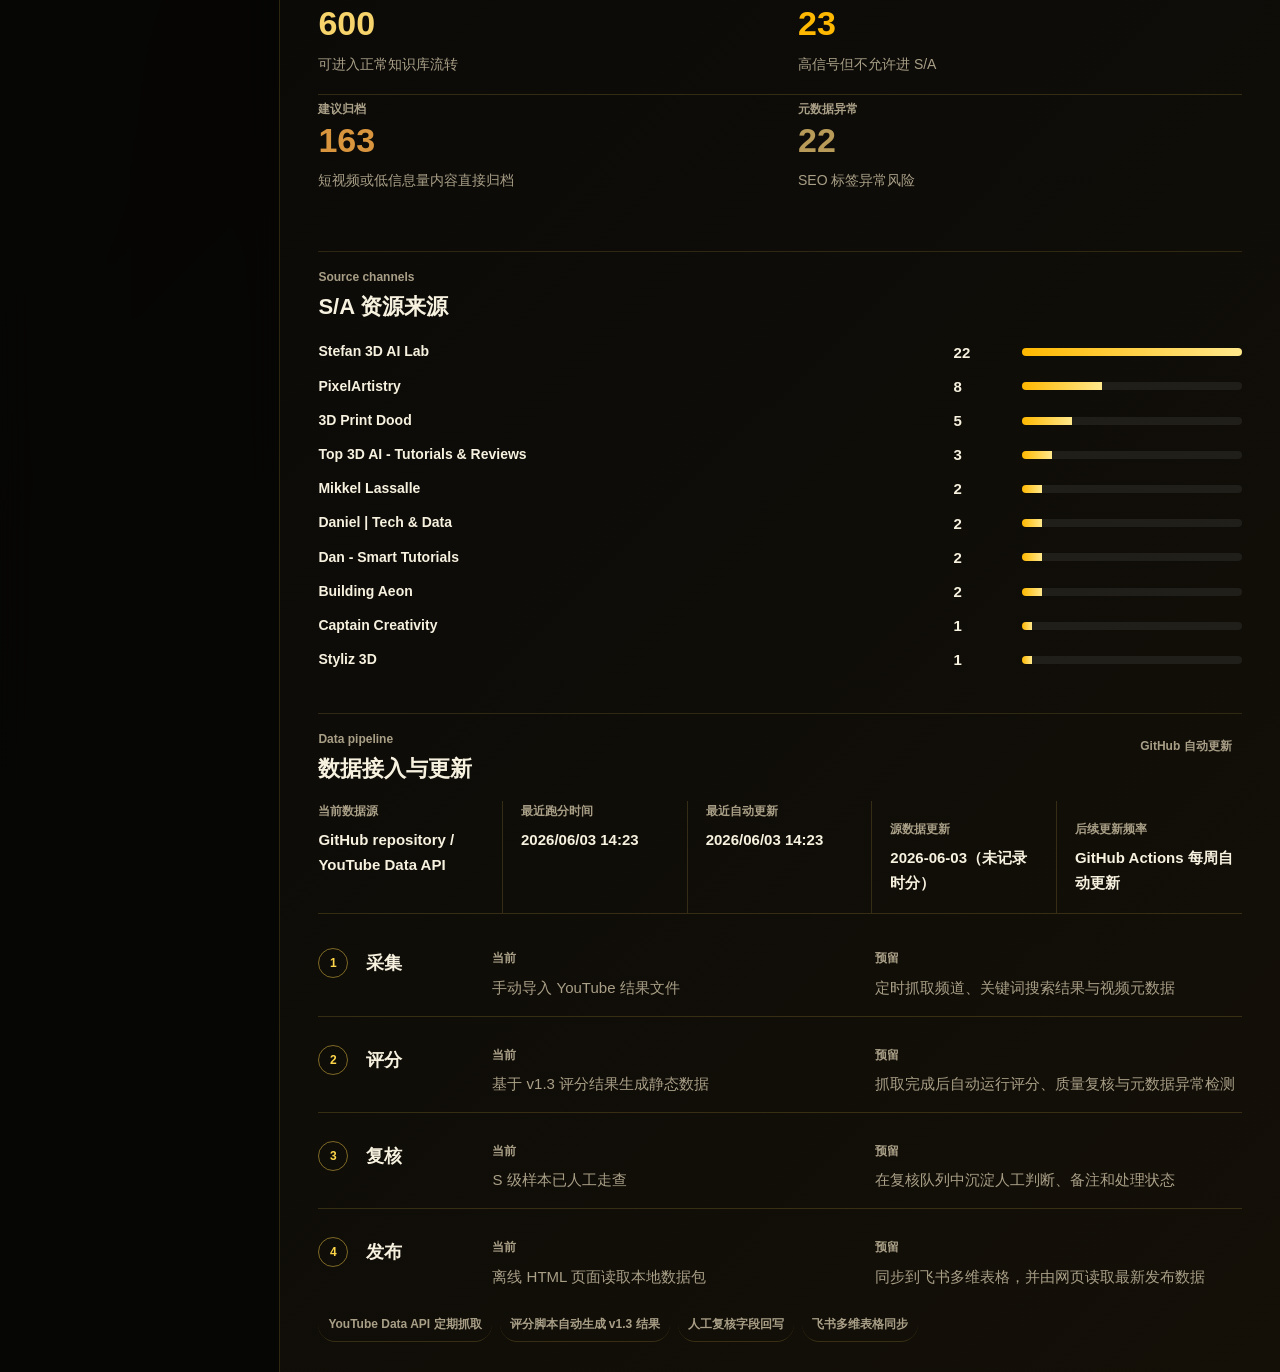
==== commit a4b10fc4: "Add files via upload" ====
--- a/docs/index.html
+++ b/docs/index.html
@@ -27,6 +27,7 @@
           <button class="nav-item" data-view="current">近期优先资源</button>
           <button class="nav-item" data-view="map">主题分类</button>
           <button class="nav-item" data-view="review">复核队列</button>
+          <button class="nav-item" data-view="faq">FAQ</button>
         </nav>
 
         <div class="signal-panel">
@@ -197,6 +198,96 @@
           <div class="review-matrix" id="reviewMatrix"></div>
           <div class="card-grid compact-grid" id="reviewGrid"></div>
         </section>
+
+        <section class="view" id="faq">
+          <div class="section-intro">
+            <div>
+              <p class="eyebrow">Product FAQ</p>
+              <h3>常见问题</h3>
+            </div>
+            <span class="chip">AI 3D YouTube 资源库</span>
+          </div>
+
+          <div class="faq-hero">
+            <div>
+              <p class="eyebrow">What this product does</p>
+              <h3>一个持续更新的 AI 3D 视频情报库</h3>
+              <p>它把 YouTube 上和 AI 3D 相关的公开内容整理成可检索、可筛选、可复核的资源库，用于追踪竞品动态、工作流案例、评测内容和市场信号。</p>
+            </div>
+            <div class="faq-status">
+              <span>自动更新</span>
+              <span>机器预筛</span>
+              <span>人工审核草稿</span>
+              <span>GitHub Pages 发布</span>
+            </div>
+          </div>
+
+          <div class="faq-layout">
+            <article class="faq-group">
+              <p class="eyebrow">基础说明</p>
+              <details open>
+                <summary>这个资源库是做什么的？</summary>
+                <p>这是一个面向 AI 3D 领域的 YouTube 资源库，用于持续追踪竞品动态、工作流案例、评测内容、教程资源和市场信号。它不是普通视频收藏夹，而是把视频按相关性、战略价值、主题类别和审核状态进行整理。</p>
+              </details>
+              <details>
+                <summary>资源从哪里来？</summary>
+                <p>当前主要来源是 YouTube Data API。系统会根据预设关键词、频道和主题方向抓取公开视频。后续可以扩展到固定频道追踪、竞品官方渠道、手动指定链接和其他公开来源。</p>
+              </details>
+              <details>
+                <summary>这个网站是否公开？</summary>
+                <p>当前网站通过 GitHub Pages 公开访问。资源来自公开互联网内容，不包含私密视频或内部机密数据。</p>
+              </details>
+            </article>
+
+            <article class="faq-group">
+              <p class="eyebrow">数据与评分</p>
+              <details open>
+                <summary>资源会自动更新吗？</summary>
+                <p>会。当前通过 GitHub Actions 定期运行更新流程，抓取最近一段时间的新视频，补充 metadata、评分和候选状态。数据更新后，GitHub Pages 会自动发布到线上页面。</p>
+              </details>
+              <details>
+                <summary>评分是怎么来的？</summary>
+                <p>每条视频会根据内容相关性、战略价值、市场信号等维度进行自动评分，并初步划分为 S / A / B / C / Archive 等层级。评分用于排序和预筛，不代表最终人工判断。</p>
+              </details>
+              <details>
+                <summary>S 级样本是什么意思？</summary>
+                <p>S 级样本是当前资源库中最值得重点关注的高价值视频，通常具备较强的 AI 3D 相关性、产品或竞品参考价值，或者明确的工作流启发。</p>
+              </details>
+            </article>
+
+            <article class="faq-group">
+              <p class="eyebrow">新增候选与人工审核</p>
+              <details open>
+                <summary>新增候选是什么？</summary>
+                <p>新增候选是自动更新中新发现的视频。系统会先把它们分为“优先确认”“待判断”“低优先观察”“建议归档”等队列，减少人工从零筛选的成本。</p>
+              </details>
+              <details>
+                <summary>每条新增视频都需要人工复核吗？</summary>
+                <p>不需要。人工主要关注“优先确认”和“待判断”两类。低优先观察和建议归档通常可以暂时跳过，只在抽查或专题扩库时再看。</p>
+              </details>
+              <details>
+                <summary>“收录 / 归档 / 待复核”按钮会直接写回数据库吗？</summary>
+                <p>当前不会直接写回 GitHub。按钮会先在浏览器本地生成一份人工审核草稿，你可以导出 JSON，再通过回写流程合并到 manual-review.json。这是为了避免在静态网页中暴露写入权限。</p>
+              </details>
+            </article>
+
+            <article class="faq-group">
+              <p class="eyebrow">运营与后续扩展</p>
+              <details open>
+                <summary>为什么不直接在网页里保存审核结果？</summary>
+                <p>当前网站部署在 GitHub Pages，是静态网页。静态网页不能安全地直接修改 GitHub 仓库。如果要实现一键保存，需要额外接入安全后端，例如 GitHub App、Cloudflare Worker 或飞书多维表格 API。</p>
+              </details>
+              <details>
+                <summary>数据会不会丢失或倒退？</summary>
+                <p>正常自动更新不会主动删除历史资源。后续会加入防倒退保护：如果新一次更新后的总资源数低于上一版，系统将不提交结果，避免误上传或数据覆盖导致资源库回退。</p>
+              </details>
+              <details>
+                <summary>之后会接飞书多维表格吗？</summary>
+                <p>可以。飞书适合作为人工审核、多人协作和状态管理后台。推荐流程是：网页用于浏览和筛选，飞书用于审核回写、备注和多人协作，GitHub Pages 用于对外展示。</p>
+              </details>
+            </article>
+          </div>
+        </section>
       </main>
     </div>
 
